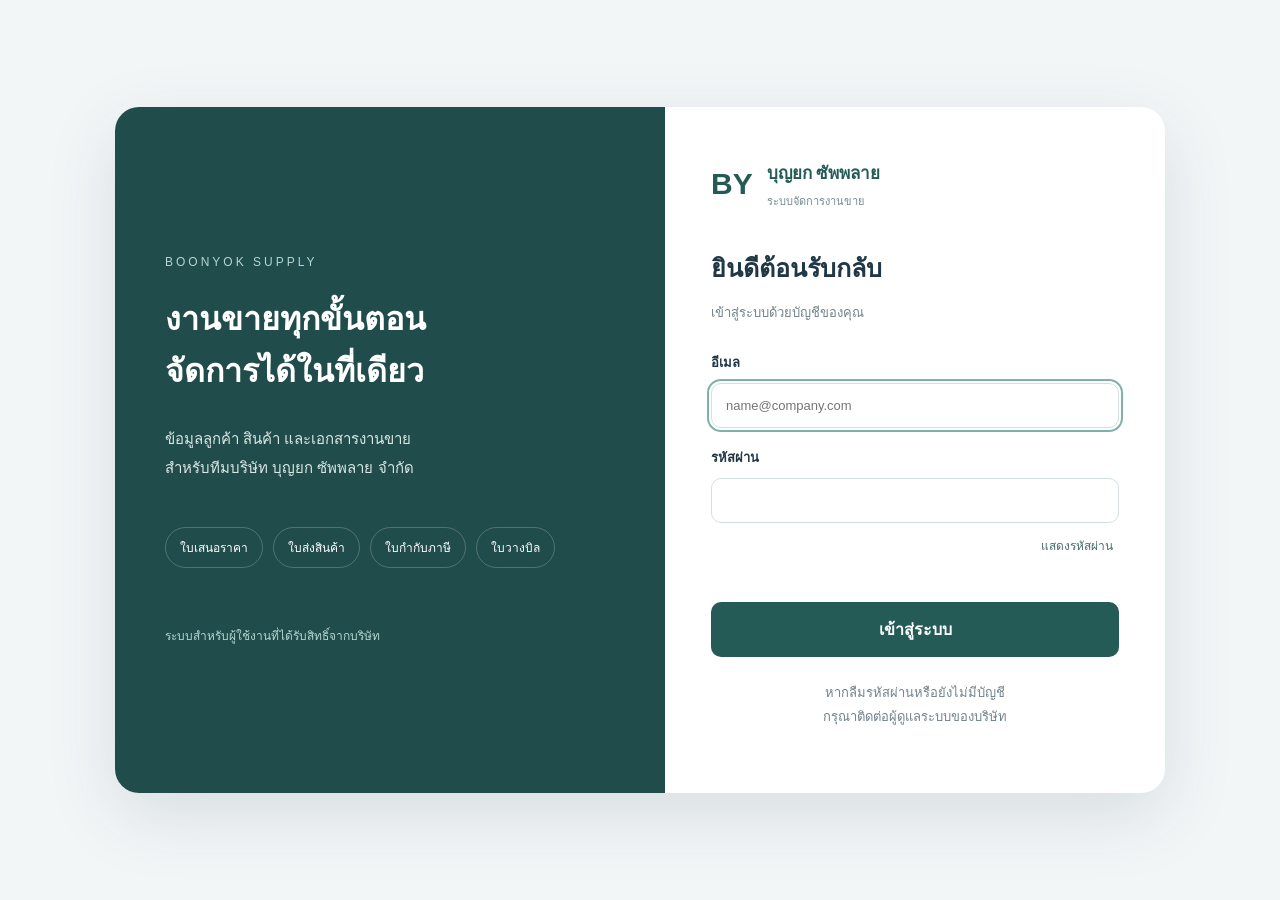
==== login.html @ 9c519709 "Add dedicated login page and safe return navigation" ====
<!doctype html>
<html lang="th" data-login-page="true">
<head>
  <meta charset="utf-8"><meta name="viewport" content="width=device-width,initial-scale=1">
  <title>เข้าสู่ระบบ — บุญยก ซัพพลาย</title>
  <link rel="stylesheet" href="login.css?v=1">
  <script src="supabase-config.js"></script>
  <script src="auth-page.js?v=1"></script>
</head>
<body>
  <main class="login-shell">
    <section class="welcome"><span class="eyebrow">BOONYOK SUPPLY</span><h1>งานขายทุกขั้นตอน<br>จัดการได้ในที่เดียว</h1><p>ข้อมูลลูกค้า สินค้า และเอกสารงานขาย<br>สำหรับทีมบริษัท บุญยก ซัพพลาย จำกัด</p><div class="document-list"><span>ใบเสนอราคา</span><span>ใบส่งสินค้า</span><span>ใบกำกับภาษี</span><span>ใบวางบิล</span></div><small>ระบบสำหรับผู้ใช้งานที่ได้รับสิทธิ์จากบริษัท</small></section>
    <section class="login-card"><div class="brand">BY <span>บุญยก ซัพพลาย<small>ระบบจัดการงานขาย</small></span></div><h2>ยินดีต้อนรับกลับ</h2><p class="intro">เข้าสู่ระบบด้วยบัญชีของคุณ</p>
      <form><label>อีเมล<input name="email" type="email" autocomplete="username" placeholder="name@company.com" required autofocus></label><label>รหัสผ่าน<input name="password" type="password" autocomplete="current-password" required></label><button type="button" class="show" data-show-password aria-pressed="false">แสดงรหัสผ่าน</button><p role="alert" aria-live="polite"></p><button type="submit" class="submit">เข้าสู่ระบบ</button></form>
      <p class="help">หากลืมรหัสผ่านหรือยังไม่มีบัญชี<br>กรุณาติดต่อผู้ดูแลระบบของบริษัท</p>
    </section>
  </main>
</body></html>
---- login.css ----
*{box-sizing:border-box}body{margin:0;font-family:Tahoma,Arial,sans-serif;color:#203745;background:#f3f6f7;min-height:100vh;display:grid;place-items:center;padding:32px}.login-shell{width:min(1050px,100%);display:grid;grid-template-columns:1.1fr 1fr;background:white;border-radius:24px;overflow:hidden;box-shadow:0 22px 70px #163b4520}.welcome{padding:64px 50px;background:#204c4b;color:#fff;display:flex;flex-direction:column;justify-content:center}.eyebrow{font-size:12px;letter-spacing:3px;color:#b5d6cf}h1{font-size:32px;line-height:1.65;margin:24px 0 12px}.welcome p{font-size:15px;line-height:1.9;color:#dae7e4}.document-list{display:flex;flex-wrap:wrap;gap:10px;margin:30px 0 58px}.document-list span{border:1px solid #ffffff38;border-radius:24px;padding:10px 14px;font-size:12px}.welcome small{font-size:12px;color:#b5d6cf}.login-card{padding:52px 46px}.brand{display:flex;gap:14px;align-items:center;font-size:30px;font-weight:bold;color:#245b57}.brand span{font-size:17px}.brand small{display:block;font-size:11px;color:#78898f;margin-top:6px;font-weight:normal}h2{font-size:25px;margin:38px 0 10px}.intro,.help{color:#72828b;font-size:13px;line-height:1.8}form{margin-top:28px}label{display:block;font-size:13px;font-weight:bold;margin-top:19px}input{width:100%;padding:14px;margin-top:10px;border:1px solid #d4dfe2;border-radius:10px;font:inherit;font-weight:normal}input:focus{outline:2px solid #7bb3a9;outline-offset:2px}button{font:inherit;cursor:pointer}.show{display:block;margin:12px 0 0 auto;background:none;border:0;color:#456d68;font-size:12px}.submit{width:100%;padding:15px;border:0;border-radius:10px;background:#245b57;color:white;font-weight:bold}.submit:disabled{opacity:.6;cursor:wait}[role=alert]{color:#b42332;font-size:13px;line-height:1.7;min-height:20px}.help{text-align:center;margin-top:24px}@media(max-width:720px){body{padding:18px}.login-shell{grid-template-columns:1fr;max-width:460px}.welcome{padding:24px 28px}.welcome h1{font-size:22px;margin:12px 0}.welcome p,.document-list,.welcome small{display:none}.login-card{padding:30px 28px}h2{margin-top:28px}}
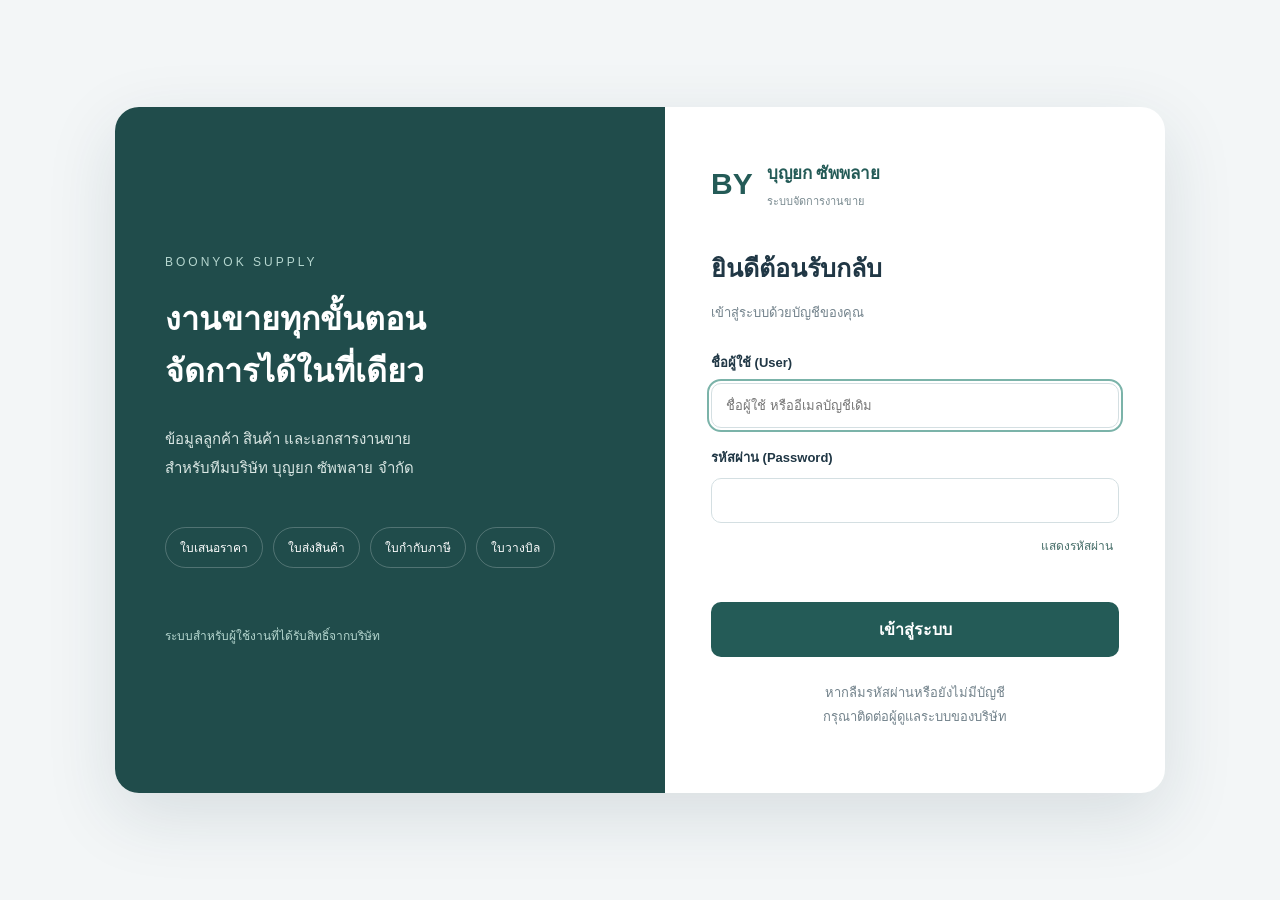
==== commit 73e85589: "Add admin-managed members and username login" ====
--- a/login.html
+++ b/login.html
@@ -5,13 +5,14 @@
   <title>เข้าสู่ระบบ — บุญยก ซัพพลาย</title>
   <link rel="stylesheet" href="login.css?v=1">
   <script src="supabase-config.js"></script>
-  <script src="auth-page.js?v=1"></script>
+  <script src="member-identity.js?v=1"></script>
+  <script src="auth-page.js?v=members-1"></script>
 </head>
 <body>
   <main class="login-shell">
     <section class="welcome"><span class="eyebrow">BOONYOK SUPPLY</span><h1>งานขายทุกขั้นตอน<br>จัดการได้ในที่เดียว</h1><p>ข้อมูลลูกค้า สินค้า และเอกสารงานขาย<br>สำหรับทีมบริษัท บุญยก ซัพพลาย จำกัด</p><div class="document-list"><span>ใบเสนอราคา</span><span>ใบส่งสินค้า</span><span>ใบกำกับภาษี</span><span>ใบวางบิล</span></div><small>ระบบสำหรับผู้ใช้งานที่ได้รับสิทธิ์จากบริษัท</small></section>
     <section class="login-card"><div class="brand">BY <span>บุญยก ซัพพลาย<small>ระบบจัดการงานขาย</small></span></div><h2>ยินดีต้อนรับกลับ</h2><p class="intro">เข้าสู่ระบบด้วยบัญชีของคุณ</p>
-      <form><label>อีเมล<input name="email" type="email" autocomplete="username" placeholder="name@company.com" required autofocus></label><label>รหัสผ่าน<input name="password" type="password" autocomplete="current-password" required></label><button type="button" class="show" data-show-password aria-pressed="false">แสดงรหัสผ่าน</button><p role="alert" aria-live="polite"></p><button type="submit" class="submit">เข้าสู่ระบบ</button></form>
+      <form><label>ชื่อผู้ใช้ (User)<input name="email" type="text" autocomplete="username" placeholder="ชื่อผู้ใช้ หรืออีเมลบัญชีเดิม" required autofocus autocapitalize="none" spellcheck="false"></label><label>รหัสผ่าน (Password)<input name="password" type="password" autocomplete="current-password" required></label><button type="button" class="show" data-show-password aria-pressed="false">แสดงรหัสผ่าน</button><p role="alert" aria-live="polite"></p><button type="submit" class="submit">เข้าสู่ระบบ</button></form>
       <p class="help">หากลืมรหัสผ่านหรือยังไม่มีบัญชี<br>กรุณาติดต่อผู้ดูแลระบบของบริษัท</p>
     </section>
   </main>
